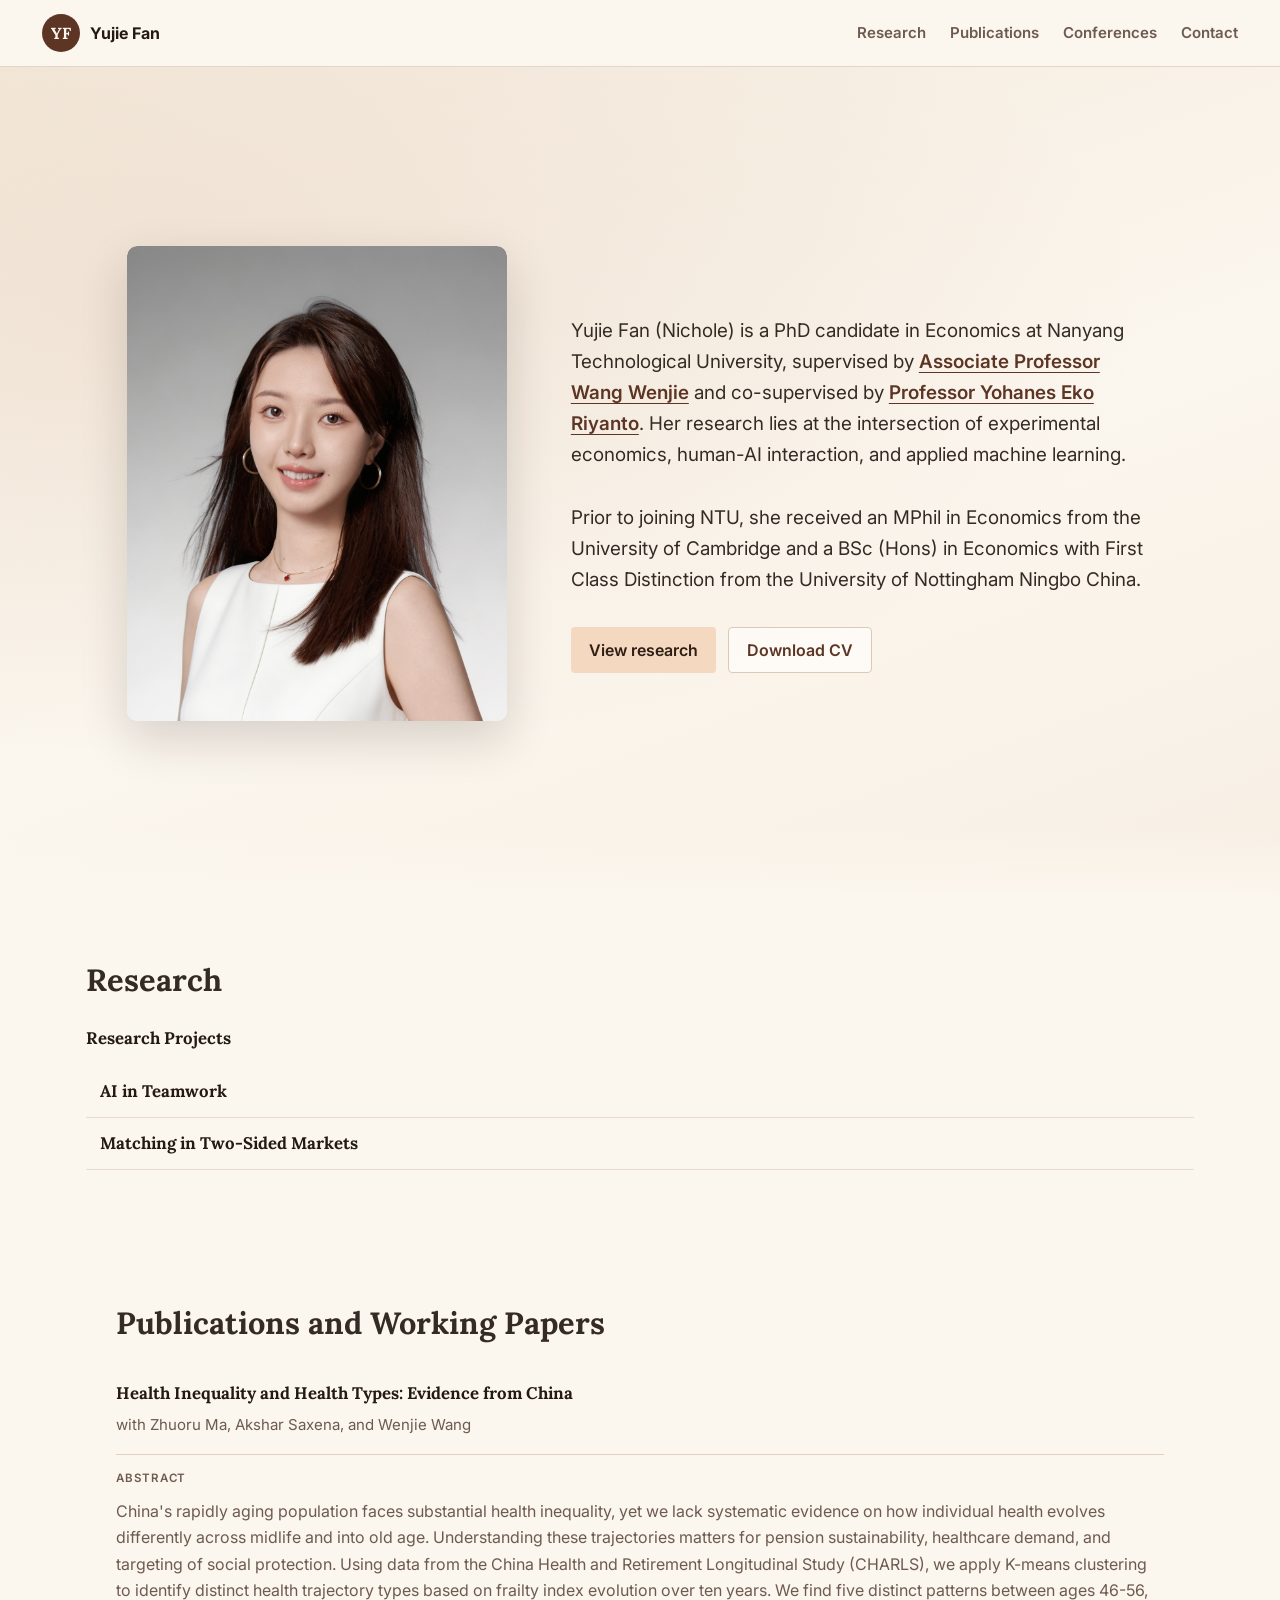
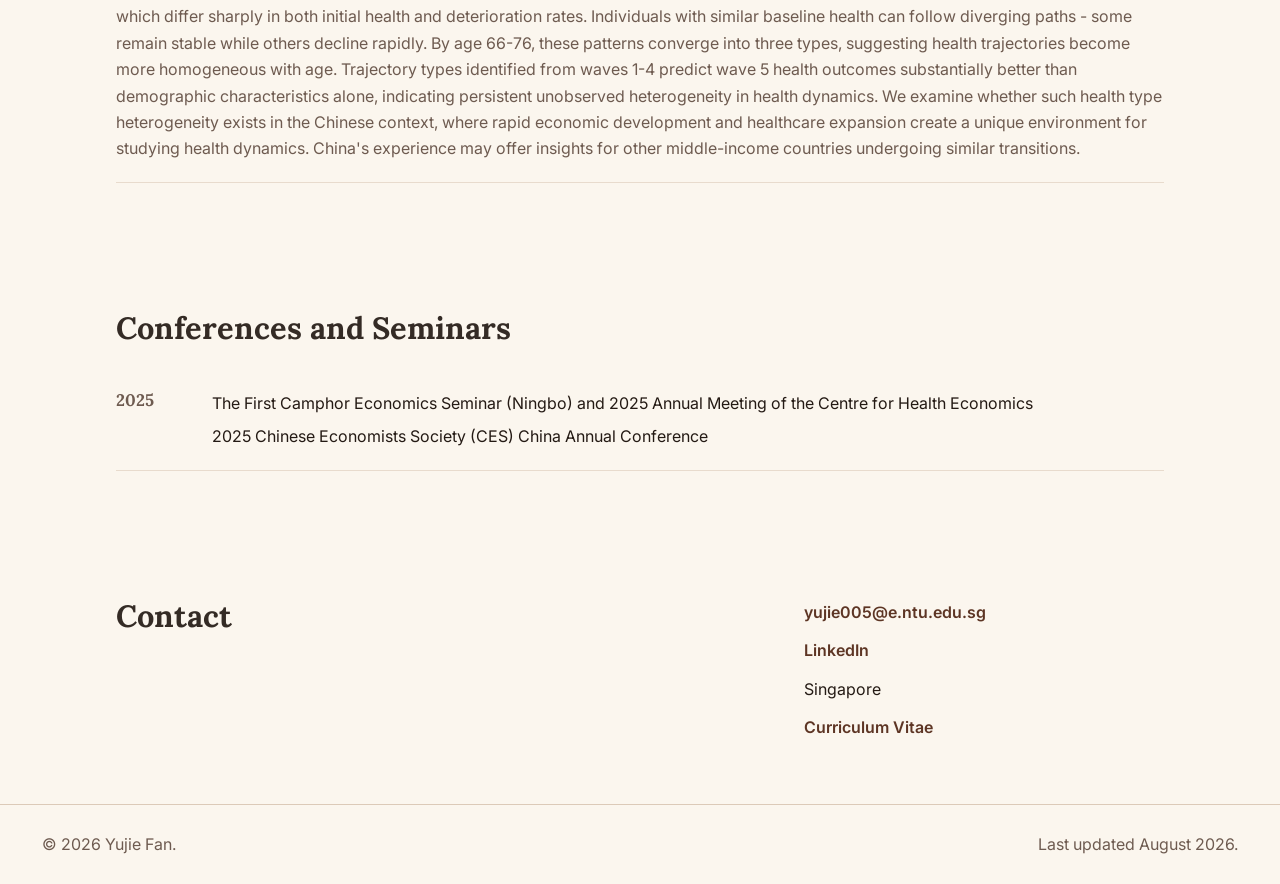
==== index.html @ 676599fc "Adopt a plainer academic typographic scale" ====
<!doctype html>
<html lang="en">
  <head>
    <meta charset="utf-8">
    <meta name="viewport" content="width=device-width, initial-scale=1">
    <meta name="description" content="Yujie Fan (Nichole), PhD candidate in Economics at Nanyang Technological University.">
    <meta property="og:title" content="Yujie Fan | Economics PhD Candidate">
    <meta property="og:description" content="Yujie Fan (Nichole), PhD candidate in Economics at Nanyang Technological University. Research in experimental economics, machine learning applications, and human-AI interaction.">
    <meta property="og:type" content="website">
    <meta property="og:url" content="https://yujie1210.github.io/academic-website/">
    <meta property="og:image" content="https://yujie1210.github.io/academic-website/assets/yujie-fan-portrait.jpg">
    <meta name="twitter:card" content="summary_large_image">
    <title>Yujie Fan | Economics PhD Candidate</title>
    <link rel="icon" href="data:image/svg+xml,<svg xmlns='http://www.w3.org/2000/svg' viewBox='0 0 32 32'><rect width='32' height='32' rx='6' fill='%231d3557'/><text x='16' y='22' font-family='Georgia,serif' font-size='15' font-weight='700' fill='%23fff' text-anchor='middle'>YF</text></svg>">
    <link rel="preconnect" href="https://fonts.googleapis.com">
    <link rel="preconnect" href="https://fonts.gstatic.com" crossorigin>
    <link href="https://fonts.googleapis.com/css2?family=Inter:wght@400;500;600;700&family=Lora:wght@500;600;700&display=swap" rel="stylesheet">
    <link rel="stylesheet" href="styles.css?v=20260823m">
  </head>
  <body>
    <header class="site-header" aria-label="Site header">
      <a class="brand" href="#home" aria-label="Yujie Fan home">
        <span class="brand-mark">YF</span>
        <span>Yujie Fan</span>
      </a>
      <button class="nav-toggle" type="button" aria-label="Open navigation" aria-expanded="false">
        <span></span>
        <span></span>
        <span></span>
      </button>
      <nav class="site-nav" aria-label="Primary navigation">
        <a href="#research">Research</a>
        <a href="#publications">Publications</a>
        <a href="#conferences">Conferences</a>
        <a href="#contact">Contact</a>
      </nav>
    </header>

    <noscript>
      <p style="padding:1rem;text-align:center;background:#fff4e5;color:#5c3d00;">
        This site loads its research, publications, and teaching details with JavaScript.
        Please enable JavaScript, or <a href="assets/Yujie-Fan-CV.pdf">download the CV</a> instead.
      </p>
    </noscript>

    <main>
      <section id="home" class="hero">
        <div class="hero-media" aria-hidden="true"></div>
        <div class="hero-inner">
          <div class="hero-content">
            <h1 class="sr-only" data-field="person.name">Yujie Fan (Nichole)</h1>
            <p class="intro" data-rich-field="person.bioHtml">Yujie Fan (Nichole) is a PhD candidate in Economics at Nanyang Technological University, supervised by <a href="https://sites.google.com/site/wenjiemetrics/home" target="_blank" rel="noopener">Associate Professor Wang Wenjie</a> and co-supervised by <a href="https://eko-ntu.github.io/" target="_blank" rel="noopener">Professor Yohanes Eko Riyanto</a>. Her research lies at the intersection of experimental economics, human-AI interaction, and applied machine learning.<br><br>Prior to joining NTU, she received an MPhil in Economics from the University of Cambridge and a BSc (Hons) in Economics with First Class Distinction from the University of Nottingham Ningbo China.</p>
            
            <div class="hero-actions">
              <a class="button primary" href="#research">View research</a>
              <a class="button secondary" data-field-href="person.cv" href="assets/Yujie-Fan-CV.pdf">Download CV</a>
            </div>
          </div>
          <figure class="hero-portrait">
            <img src="assets/yujie-fan-portrait.jpg" alt="Portrait of Yujie Fan">
          </figure>
        </div>
      </section>

      <section class="section research-section" id="research">
        <div class="section-heading">
          <h2>Research</h2>
        </div>
        <div class="research-panel emphasized">
          <h3>Research Projects</h3>
          <div class="project-list" data-list="projects"></div>
        </div>
      </section>

      <section class="section" id="publications">
        <div class="section-heading">
          <h2>Publications and Working Papers</h2>
        </div>
        <div class="publication-list" data-list="publications"></div>
      </section>

      <section class="section" id="conferences">
        <div class="section-heading">
          <h2>Conferences and Seminars</h2>
        </div>
        <div class="conference-list" data-list="conferences"></div>
      </section>

      <section class="section contact" id="contact">
        <div>
          <h2>Contact</h2>
        </div>
        <div class="contact-card">
          <a data-field-href="person.emailHref" data-field="person.email"></a>
          <a data-field-href="person.linkedinHref" data-field="person.linkedin"></a>
          <span data-field="person.location"></span>
          <a data-field-href="person.cv" href="assets/Yujie-Fan-CV.pdf">Curriculum Vitae</a>
        </div>
      </section>
    </main>

    <footer class="site-footer">
      <span>© <span id="year">2026</span> Yujie Fan.</span>
      <span>Last updated August 2026.</span>
    </footer>

    <script src="script.js?v=20260823m"></script>
  </body>
</html>
---- styles.css ----
:root {
  --ink: #241a14;
  --muted: #6e5b50;
  --paper: #fbf6ee;
  --cream: #f4eadc;
  --line: #dccab8;
  --coffee: #5d3524;
  --copper: #a7623a;
  --sage: #5e6b58;
  --charcoal: #342b25;
  --white: #fffdf8;
  --shadow: 0 18px 50px rgba(57, 38, 24, 0.14);
  --max: 1120px;
}

* {
  box-sizing: border-box;
}

html {
  scroll-behavior: smooth;
}

body {
  margin: 0;
  background: var(--paper);
  color: var(--ink);
  font-family: Inter, system-ui, -apple-system, BlinkMacSystemFont, "Segoe UI", sans-serif;
  line-height: 1.65;
}

a {
  color: inherit;
  text-decoration: none;
}

.site-header {
  align-items: center;
  background: rgba(251, 246, 238, 0.92);
  border-bottom: 1px solid rgba(220, 202, 184, 0.72);
  display: flex;
  justify-content: space-between;
  left: 0;
  padding: 14px clamp(18px, 4vw, 42px);
  position: sticky;
  right: 0;
  top: 0;
  backdrop-filter: blur(16px);
  z-index: 20;
}

.brand {
  align-items: center;
  display: inline-flex;
  font-weight: 700;
  gap: 10px;
  letter-spacing: 0;
}

.brand-mark {
  align-items: center;
  background: var(--coffee);
  border-radius: 50%;
  color: var(--paper);
  display: inline-flex;
  font-family: Lora, Georgia, serif;
  height: 38px;
  justify-content: center;
  width: 38px;
}

.site-nav {
  align-items: center;
  display: flex;
  gap: 24px;
  font-size: 0.94rem;
  font-weight: 600;
  color: var(--muted);
}

.site-nav a:hover {
  color: var(--coffee);
}

.nav-toggle {
  background: transparent;
  border: 0;
  display: none;
  height: 40px;
  padding: 8px;
  width: 40px;
}

.nav-toggle span {
  background: var(--coffee);
  display: block;
  height: 2px;
  margin: 5px 0;
}

.hero {
  min-height: calc(100vh - 68px);
  position: relative;
  display: grid;
  align-items: center;
  overflow: hidden;
  isolation: isolate;
}

.hero-media {
  background:
    radial-gradient(120% 90% at 18% 30%, rgba(167, 98, 58, 0.09), rgba(167, 98, 58, 0) 60%),
    linear-gradient(160deg, var(--cream) 0%, var(--paper) 55%, #f7efe4 100%);
  inset: 0;
  position: absolute;
  z-index: -2;
}

.hero::after {
  background: linear-gradient(0deg, var(--paper), rgba(251, 246, 238, 0));
  bottom: 0;
  content: "";
  height: 8vh;
  left: 0;
  position: absolute;
  right: 0;
  z-index: -1;
}

.hero-inner {
  align-items: center;
  display: grid;
  gap: clamp(30px, 5vw, 64px);
  grid-template-columns: minmax(260px, 380px) minmax(0, 1fr);
  margin: 0 auto;
  max-width: 1180px;
  padding: clamp(60px, 9vh, 110px) clamp(22px, 6vw, 90px) clamp(60px, 9vh, 110px);
  width: 100%;
}

.hero-content {
  color: var(--ink);
  grid-column: 2;
  grid-row: 1;
  max-width: 820px;
}

.hero-portrait {
  border-radius: 10px;
  box-shadow: 0 18px 48px rgba(28, 18, 12, 0.16);
  grid-column: 1;
  grid-row: 1;
  justify-self: start;
  margin: 0;
  overflow: hidden;
  width: min(100%, 380px);
}

.hero-portrait img {
  aspect-ratio: 4 / 5;
  border-radius: 10px;
  display: block;
  height: auto;
  object-fit: cover;
  object-position: center 18%;
  width: 100%;
}

.eyebrow {
  color: var(--copper);
  font-size: 0.78rem;
  font-weight: 700;
  letter-spacing: 0.06em;
  margin: 0 0 12px;
  text-transform: uppercase;
}

.hero .eyebrow {
  color: var(--copper);
}

h1,
h2,
h3 {
  font-family: Lora, Georgia, serif;
  letter-spacing: 0;
  line-height: 1.12;
  margin: 0;
}

h1 {
  font-size: clamp(2.4rem, 4.5vw, 3.8rem);
  max-width: 780px;
}

h2 {
  color: var(--charcoal);
  font-size: clamp(1.6rem, 2.4vw, 2.1rem);
  max-width: 820px;
}

h3 {
  color: var(--ink);
  font-size: 1.05rem;
}

.intro {
  color: var(--charcoal);
  font-size: 1.18rem;
  max-width: 690px;
  margin: 22px 0 0;
}

.intro a {
  color: var(--coffee);
  font-weight: 600;
  text-decoration: underline;
  text-decoration-thickness: 1px;
  text-underline-offset: 4px;
}

.hero-actions {
  display: flex;
  flex-wrap: wrap;
  gap: 12px;
  margin-top: 32px;
}

.button {
  align-items: center;
  border-radius: 4px;
  display: inline-flex;
  font-weight: 600;
  min-height: 46px;
  padding: 0 18px;
}

.button.primary {
  background: #f4d8bf;
  color: #2f1e15;
}

.button.secondary {
  background: rgba(255, 253, 248, 0.75);
  border: 1px solid var(--line);
  color: var(--coffee);
}

.section {
  margin: 0 auto;
  max-width: var(--max);
  padding: 64px clamp(20px, 4vw, 36px);
}

.section-heading {
  margin-bottom: 24px;
}

code {
  background: #eadccc;
  border-radius: 4px;
  color: #553220;
  padding: 2px 5px;
}

.interest-card,
.project-card,
.publication-card,
.entry,
.contact-card {
  background: transparent;
  border: 0;
  border-bottom: 1px solid rgba(220, 202, 184, 0.6);
  border-radius: 0;
  box-shadow: none;
}

.interest-card p,
.project-card p,
.publication-card p,
.entry p {
  color: var(--muted);
  margin: 10px 0 0;
}

.abstract-details {
  border-top: 1px solid rgba(220, 202, 184, 0.78);
  margin-top: 16px;
  padding-top: 14px;
}

.abstract-details > span {
  color: var(--muted);
  display: block;
  font-size: 0.72rem;
  font-weight: 600;
  letter-spacing: 0.08em;
  text-transform: uppercase;
}

.abstract-details p {
  max-width: none;
}

.research-section {
  max-width: 1180px;
}

.research-panel {
  padding: 8px 0;
}

.research-panel.emphasized {
  padding-left: 0;
}

.research-panel > h3 {
  margin-bottom: 18px;
}

.project-list,
.publication-list,
.stack,
.research-grid,
.education-grid,
.activity-grid {
  display: grid;
  gap: 16px;
}

.project-list {
  gap: 0;
}

.project-card,
.publication-card,
.entry {
  padding: 20px 0;
}

.project-card {
  display: grid;
  gap: 6px 14px;
  grid-template-columns: auto 1fr;
  padding: 16px 0;
}

.project-card h3 {
  grid-column: 2;
}

.project-card .meta {
  grid-column: 2;
}

.project-index {
  color: var(--copper);
  font-family: Lora, Georgia, serif;
  font-size: 1.25rem;
  font-weight: 700;
  grid-column: 1;
  grid-row: 1 / span 3;
  line-height: 1.1;
}

.project-card .meta {
  margin-top: 2px;
}

.project-abstract {
  border-top: 1px solid rgba(220, 202, 184, 0.78);
  grid-column: 2;
  margin-top: 10px;
  padding-top: 12px;
}

.project-abstract > span {
  color: var(--muted);
  display: block;
  font-size: 0.78rem;
  font-weight: 600;
  margin-bottom: 8px;
  text-transform: uppercase;
}

.project-abstract p {
  color: var(--muted);
  line-height: 1.72;
  margin: 0;
}

.research-grid .entry .meta {
  grid-column: 1;
  grid-row: 1 / span 2;
  margin-top: 0;
}

.meta {
  color: var(--muted);
  display: block;
  font-size: 0.9rem;
  font-weight: 400;
  margin-top: 10px;
}


.conference-list {
  display: grid;
  gap: 0;
}

.conference-row {
  align-items: center;
  background: transparent;
  border: 0;
  border-bottom: 1px solid rgba(220, 202, 184, 0.6);
  padding: 16px 0;
}

.contact {
  align-items: start;
  display: grid;
  gap: 34px;
  grid-template-columns: 1fr minmax(280px, 360px);
}

.contact-card {
  border-bottom: 0;
  display: grid;
  gap: 12px;
  padding: 0;
}

.contact-card a {
  color: var(--coffee);
  font-weight: 600;
  overflow-wrap: anywhere;
}

.site-footer {
  border-top: 1px solid var(--line);
  color: var(--muted);
  display: flex;
  flex-wrap: wrap;
  gap: 12px;
  justify-content: space-between;
  padding: 26px clamp(20px, 4vw, 42px);
}

@media (max-width: 820px) {
  .nav-toggle {
    display: block;
  }

  .site-nav {
    background: var(--paper);
    border-bottom: 1px solid var(--line);
    display: none;
    flex-direction: column;
    left: 0;
    padding: 18px 24px 24px;
    position: absolute;
    right: 0;
    top: 67px;
  }

  .site-nav.open {
    display: flex;
  }

  .hero {
    min-height: 760px;
  }

  .hero-inner {
    align-items: start;
    grid-template-columns: 1fr;
    padding-left: 22px;
    padding-right: 22px;
  }

  .hero-content,
  .hero-portrait {
    grid-column: 1;
    grid-row: auto;
  }

  .hero-portrait {
    justify-self: start;
    max-width: 240px;
    order: -1;
  }


  .interest-grid,
  .interest-list,
  .research-grid,
  .education-grid,
  .activity-grid,
  .research-layout,
  .research-experience-block,
  .split,
  .two-column,
  .contact {
    grid-template-columns: 1fr;
  }

  .research-grid .entry h3,
  .research-grid .entry p,
  .research-grid .entry .meta {
    grid-column: 1;
  }

  .research-grid .entry .meta {
    grid-row: auto;
  }

  .research-panel.emphasized {
    border-left: 0;
    border-top: 1px solid var(--line);
    padding-left: 0;
    padding-top: 24px;
  }

  .project-list {
    grid-template-columns: 1fr;
  }

  .project-card {
    grid-template-columns: auto 1fr;
  }

  .project-card h3,
  .project-card .meta,
  .project-abstract {
    grid-column: 2;
    grid-row: auto;
  }

  .project-index {
    grid-row: 1 / span 3;
  }

  .conference-row {
    align-items: start;
    grid-template-columns: 1fr;
  }
}

@media (max-width: 520px) {
  .hero-inner {
    padding-left: 20px;
    padding-right: 20px;
  }

  .hero-actions {
    align-items: stretch;
    flex-direction: column;
  }

  .button {
    justify-content: center;
    width: 100%;
  }
}


/* Visually hidden but still read by search engines and screen readers.
   The name is displayed as part of the intro paragraph instead. */
.sr-only {
  position: absolute;
  width: 1px;
  height: 1px;
  padding: 0;
  margin: -1px;
  overflow: hidden;
  clip: rect(0, 0, 0, 0);
  white-space: nowrap;
  border: 0;
}

.conference-year {
  border-bottom: 1px solid rgba(220, 202, 184, 0.6);
  display: grid;
  gap: 4px 24px;
  grid-template-columns: 72px minmax(0, 1fr);
  padding: 18px 0;
}

.conference-year .year {
  color: var(--muted);
  font-family: Lora, Georgia, serif;
  font-size: 1.05rem;
  font-weight: 700;
}

.conference-year ul {
  list-style: none;
  margin: 0;
  padding: 0;
}

.conference-year li {
  padding: 3px 0;
}

.coauthors {
  color: var(--muted);
  font-size: 0.94rem;
  margin: 4px 0 0;
}
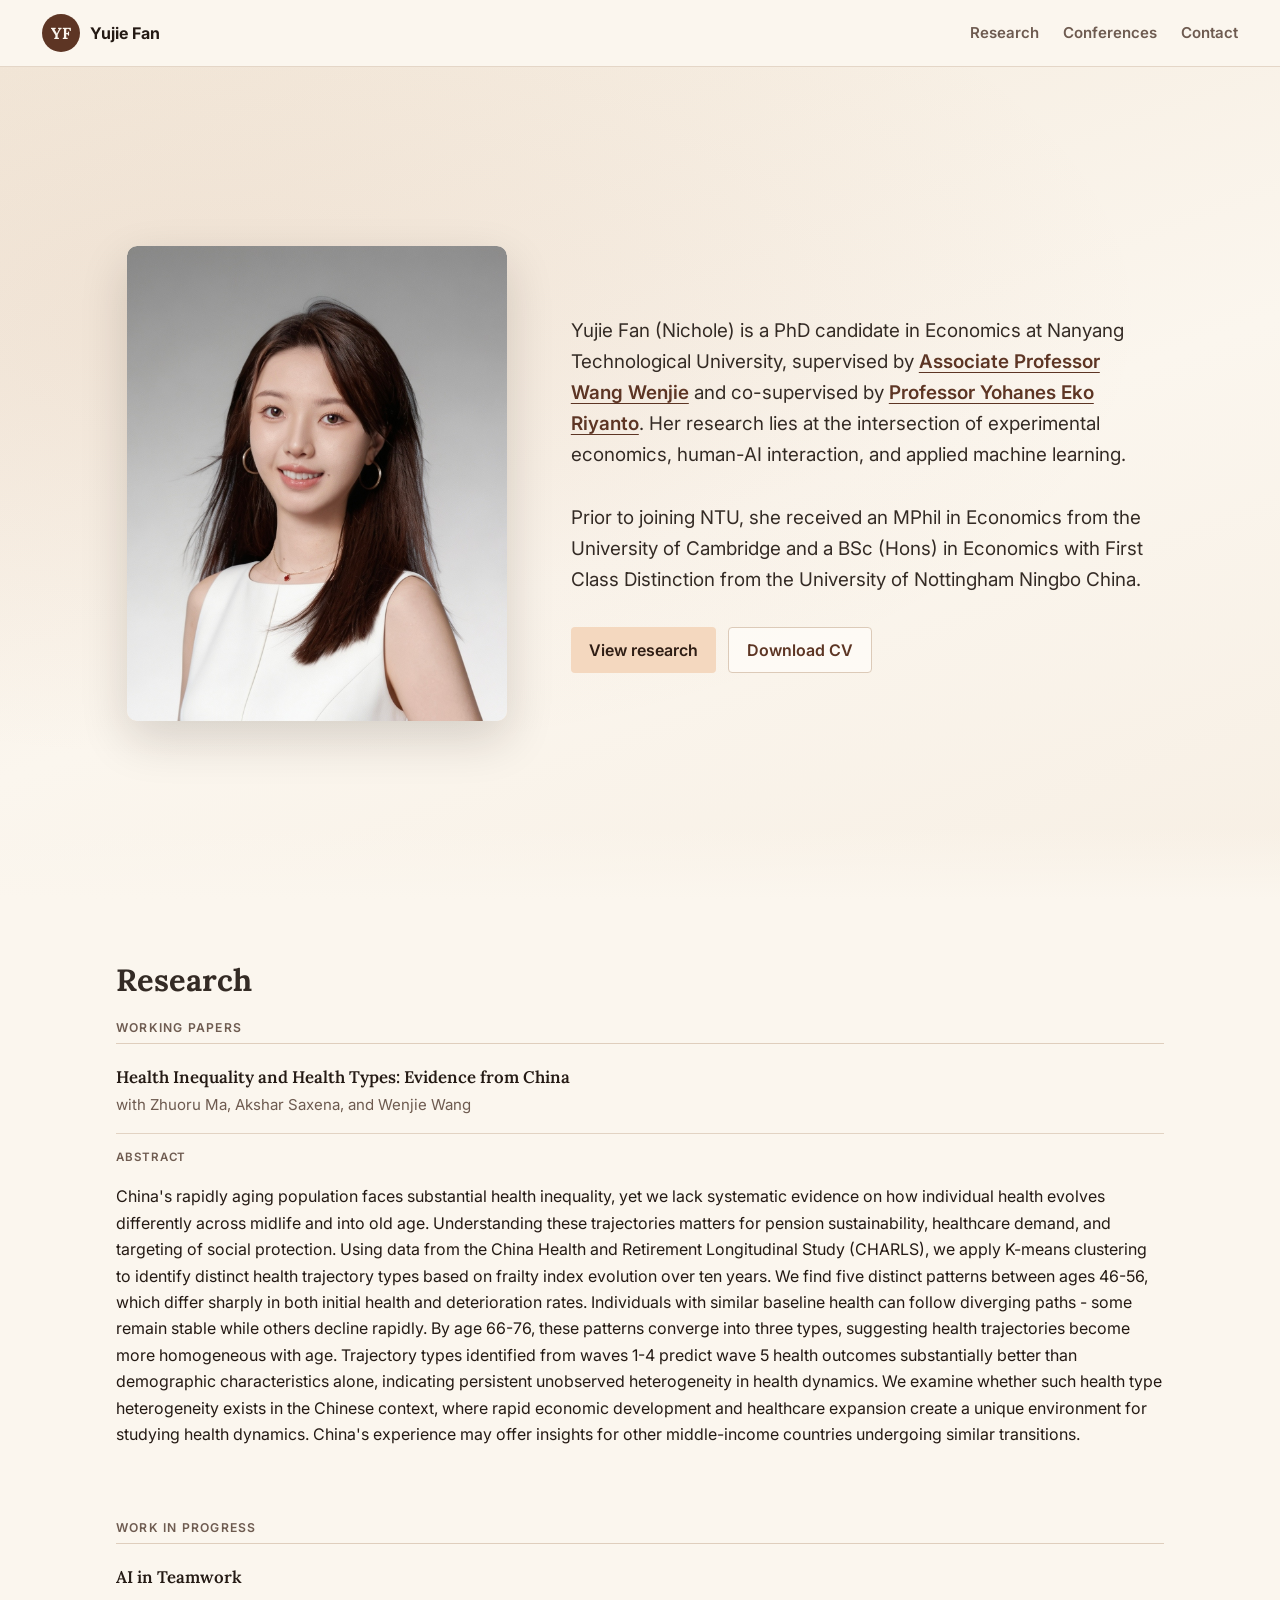
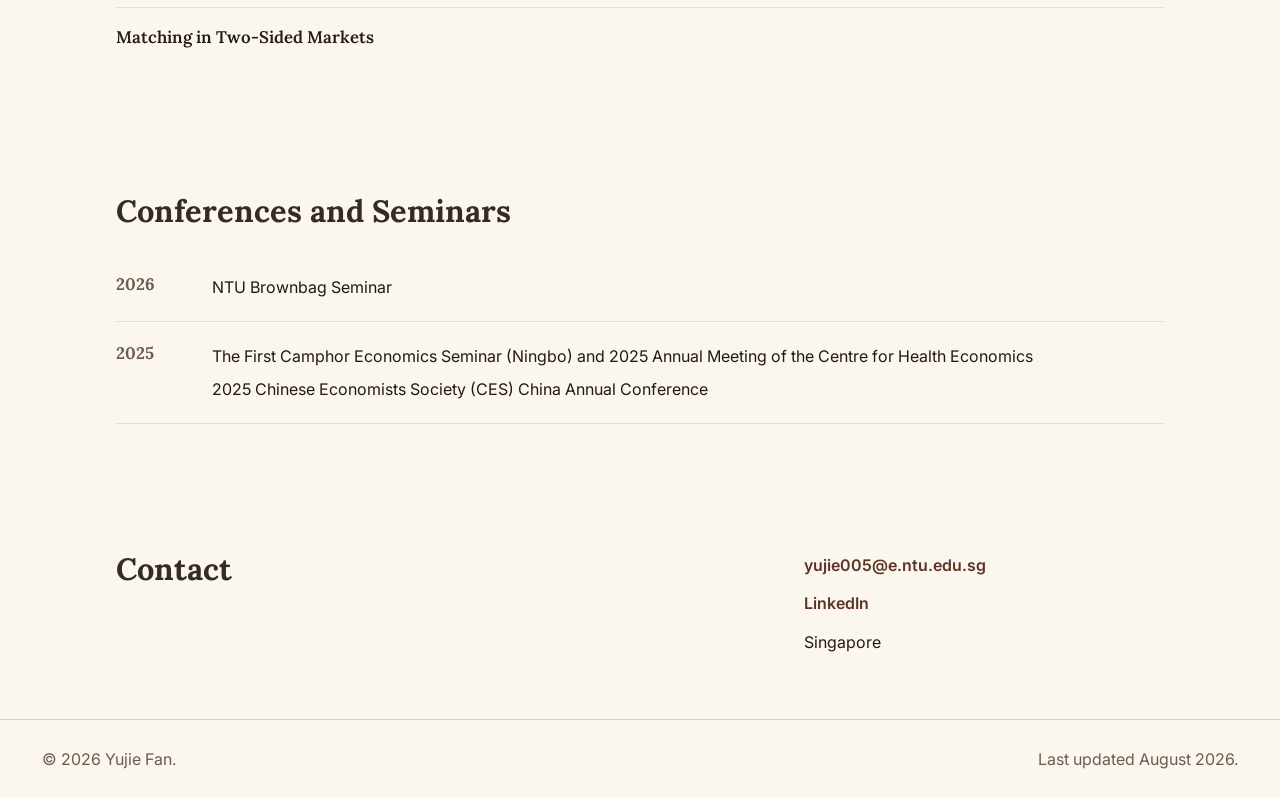
==== commit 18ac395f: "Merge publications and projects into one research section" ====
--- a/index.html
+++ b/index.html
@@ -15,7 +15,7 @@
     <link rel="preconnect" href="https://fonts.googleapis.com">
     <link rel="preconnect" href="https://fonts.gstatic.com" crossorigin>
     <link href="https://fonts.googleapis.com/css2?family=Inter:wght@400;500;600;700&family=Lora:wght@500;600;700&display=swap" rel="stylesheet">
-    <link rel="stylesheet" href="styles.css?v=20260823m">
+    <link rel="stylesheet" href="styles.css?v=20260823o">
   </head>
   <body>
     <header class="site-header" aria-label="Site header">
@@ -30,7 +30,6 @@
       </button>
       <nav class="site-nav" aria-label="Primary navigation">
         <a href="#research">Research</a>
-        <a href="#publications">Publications</a>
         <a href="#conferences">Conferences</a>
         <a href="#contact">Contact</a>
       </nav>
@@ -61,22 +60,11 @@
           </figure>
         </div>
       </section>
-
-      <section class="section research-section" id="research">
+      <section class="section" id="research">
         <div class="section-heading">
           <h2>Research</h2>
         </div>
-        <div class="research-panel emphasized">
-          <h3>Research Projects</h3>
-          <div class="project-list" data-list="projects"></div>
-        </div>
-      </section>
-
-      <section class="section" id="publications">
-        <div class="section-heading">
-          <h2>Publications and Working Papers</h2>
-        </div>
-        <div class="publication-list" data-list="publications"></div>
+        <div data-list="research"></div>
       </section>
 
       <section class="section" id="conferences">
@@ -94,7 +82,6 @@
           <a data-field-href="person.emailHref" data-field="person.email"></a>
           <a data-field-href="person.linkedinHref" data-field="person.linkedin"></a>
           <span data-field="person.location"></span>
-          <a data-field-href="person.cv" href="assets/Yujie-Fan-CV.pdf">Curriculum Vitae</a>
         </div>
       </section>
     </main>
@@ -104,6 +91,6 @@
       <span>Last updated August 2026.</span>
     </footer>
 
-    <script src="script.js?v=20260823m"></script>
+    <script src="script.js?v=20260823o"></script>
   </body>
 </html>
--- a/styles.css
+++ b/styles.css
@@ -609,3 +609,37 @@
   font-size: 0.94rem;
   margin: 4px 0 0;
 }
+
+.research-group + .research-group {
+  margin-top: 40px;
+}
+
+.group-label {
+  border-bottom: 1px solid rgba(220, 202, 184, 0.9);
+  color: var(--muted);
+  font-family: Inter, system-ui, sans-serif;
+  font-size: 0.76rem;
+  font-weight: 600;
+  letter-spacing: 0.1em;
+  margin: 0 0 4px;
+  padding-bottom: 8px;
+  text-transform: uppercase;
+}
+
+.paper {
+  border-bottom: 1px solid rgba(220, 202, 184, 0.5);
+  padding: 18px 0;
+}
+
+.paper:last-child {
+  border-bottom: 0;
+}
+
+.paper h4 {
+  color: var(--ink);
+  font-family: Lora, Georgia, serif;
+  font-size: 1.05rem;
+  font-weight: 600;
+  line-height: 1.35;
+  margin: 0;
+}
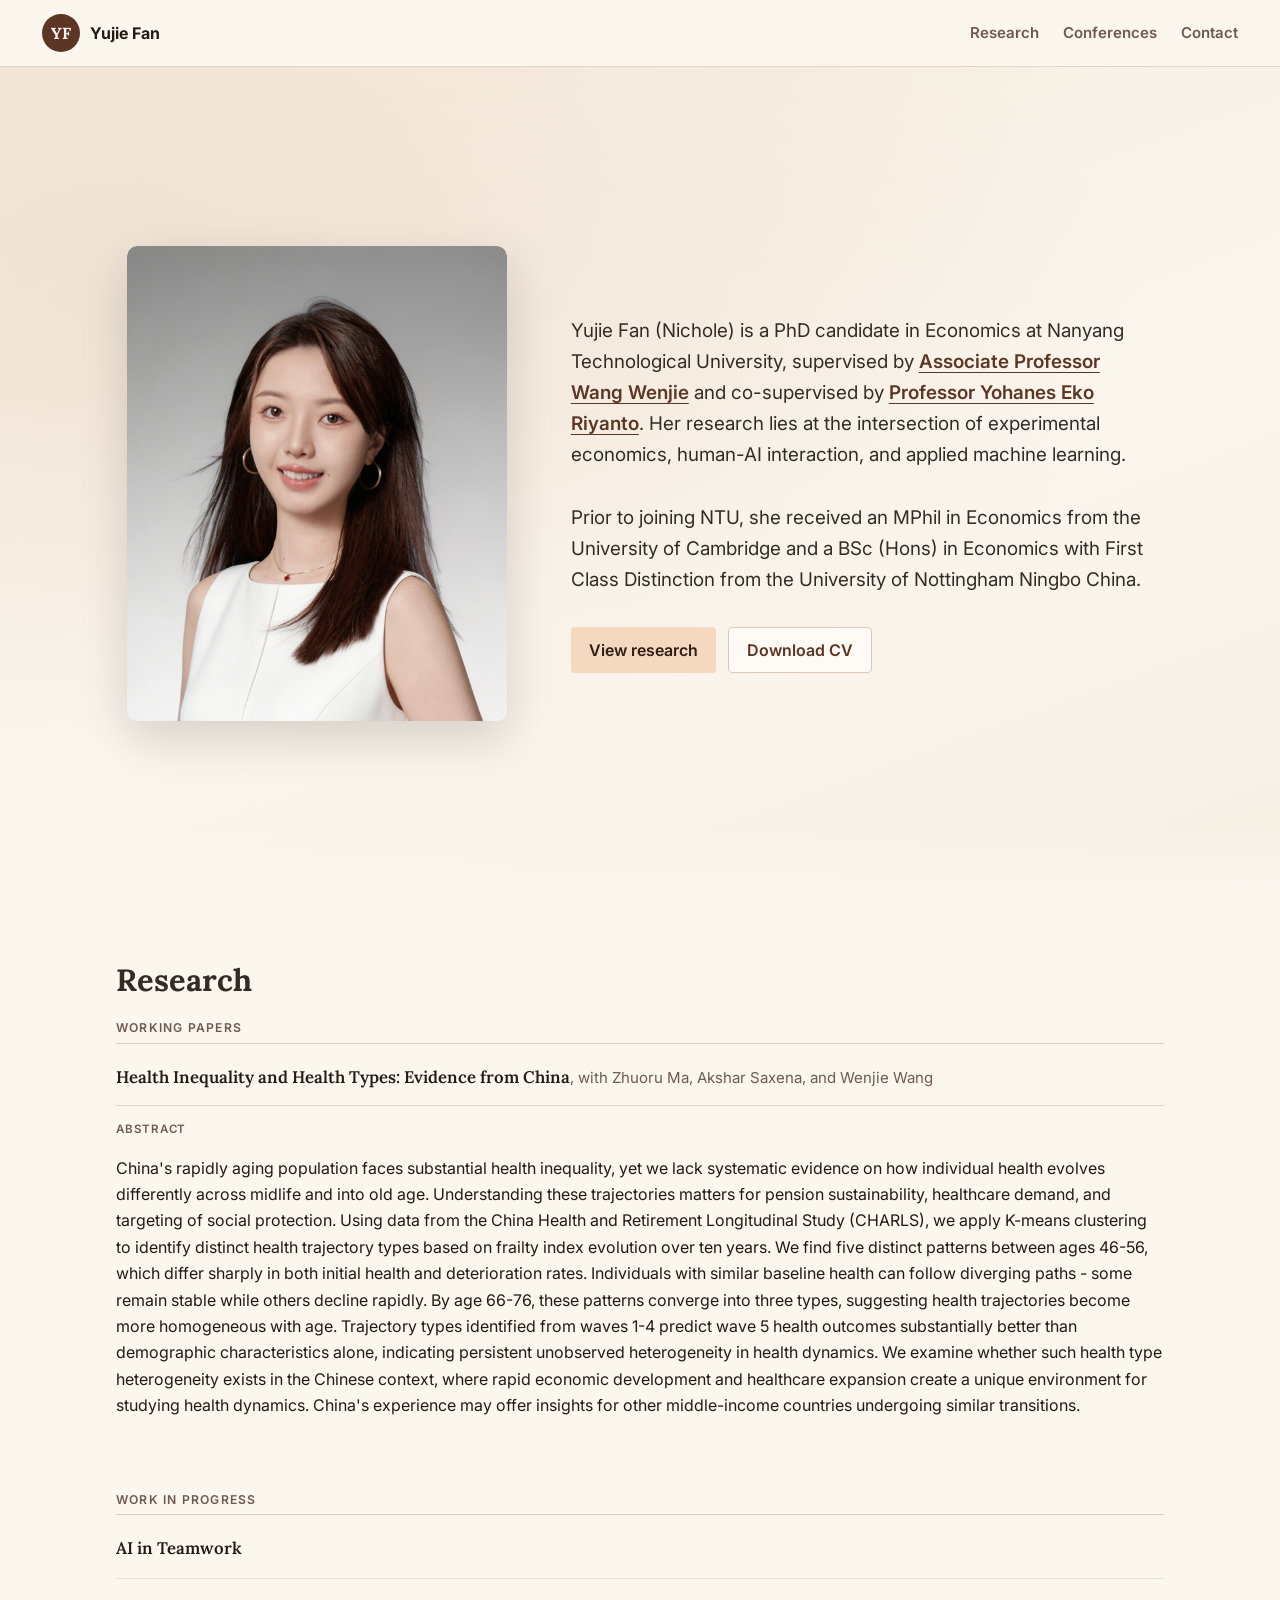
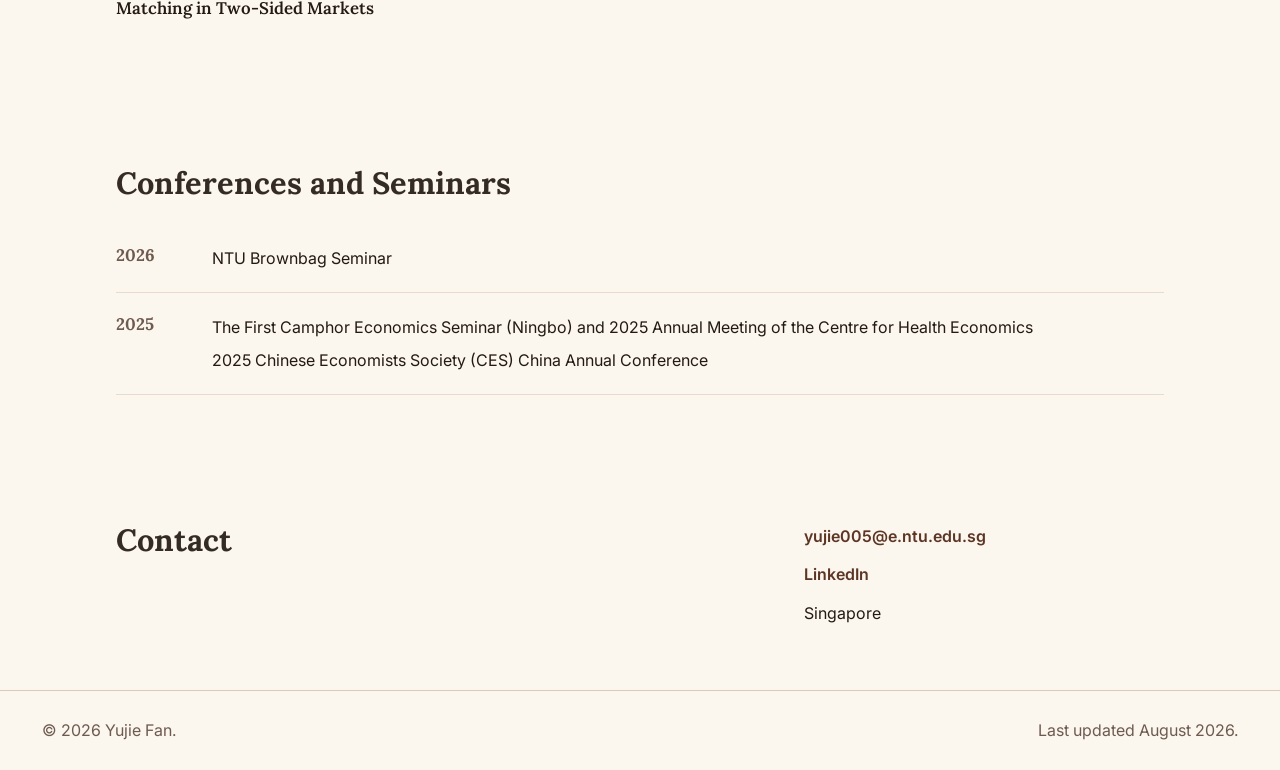
==== commit 9ed9e418: "Put coauthors on the title line" ====
--- a/index.html
+++ b/index.html
@@ -15,7 +15,7 @@
     <link rel="preconnect" href="https://fonts.googleapis.com">
     <link rel="preconnect" href="https://fonts.gstatic.com" crossorigin>
     <link href="https://fonts.googleapis.com/css2?family=Inter:wght@400;500;600;700&family=Lora:wght@500;600;700&display=swap" rel="stylesheet">
-    <link rel="stylesheet" href="styles.css?v=20260823o">
+    <link rel="stylesheet" href="styles.css?v=20260823p">
   </head>
   <body>
     <header class="site-header" aria-label="Site header">
@@ -91,6 +91,6 @@
       <span>Last updated August 2026.</span>
     </footer>
 
-    <script src="script.js?v=20260823o"></script>
+    <script src="script.js?v=20260823p"></script>
   </body>
 </html>
--- a/styles.css
+++ b/styles.css
@@ -606,8 +606,9 @@
 
 .coauthors {
   color: var(--muted);
+  font-family: Inter, system-ui, sans-serif;
   font-size: 0.94rem;
-  margin: 4px 0 0;
+  font-weight: 400;
 }
 
 .research-group + .research-group {
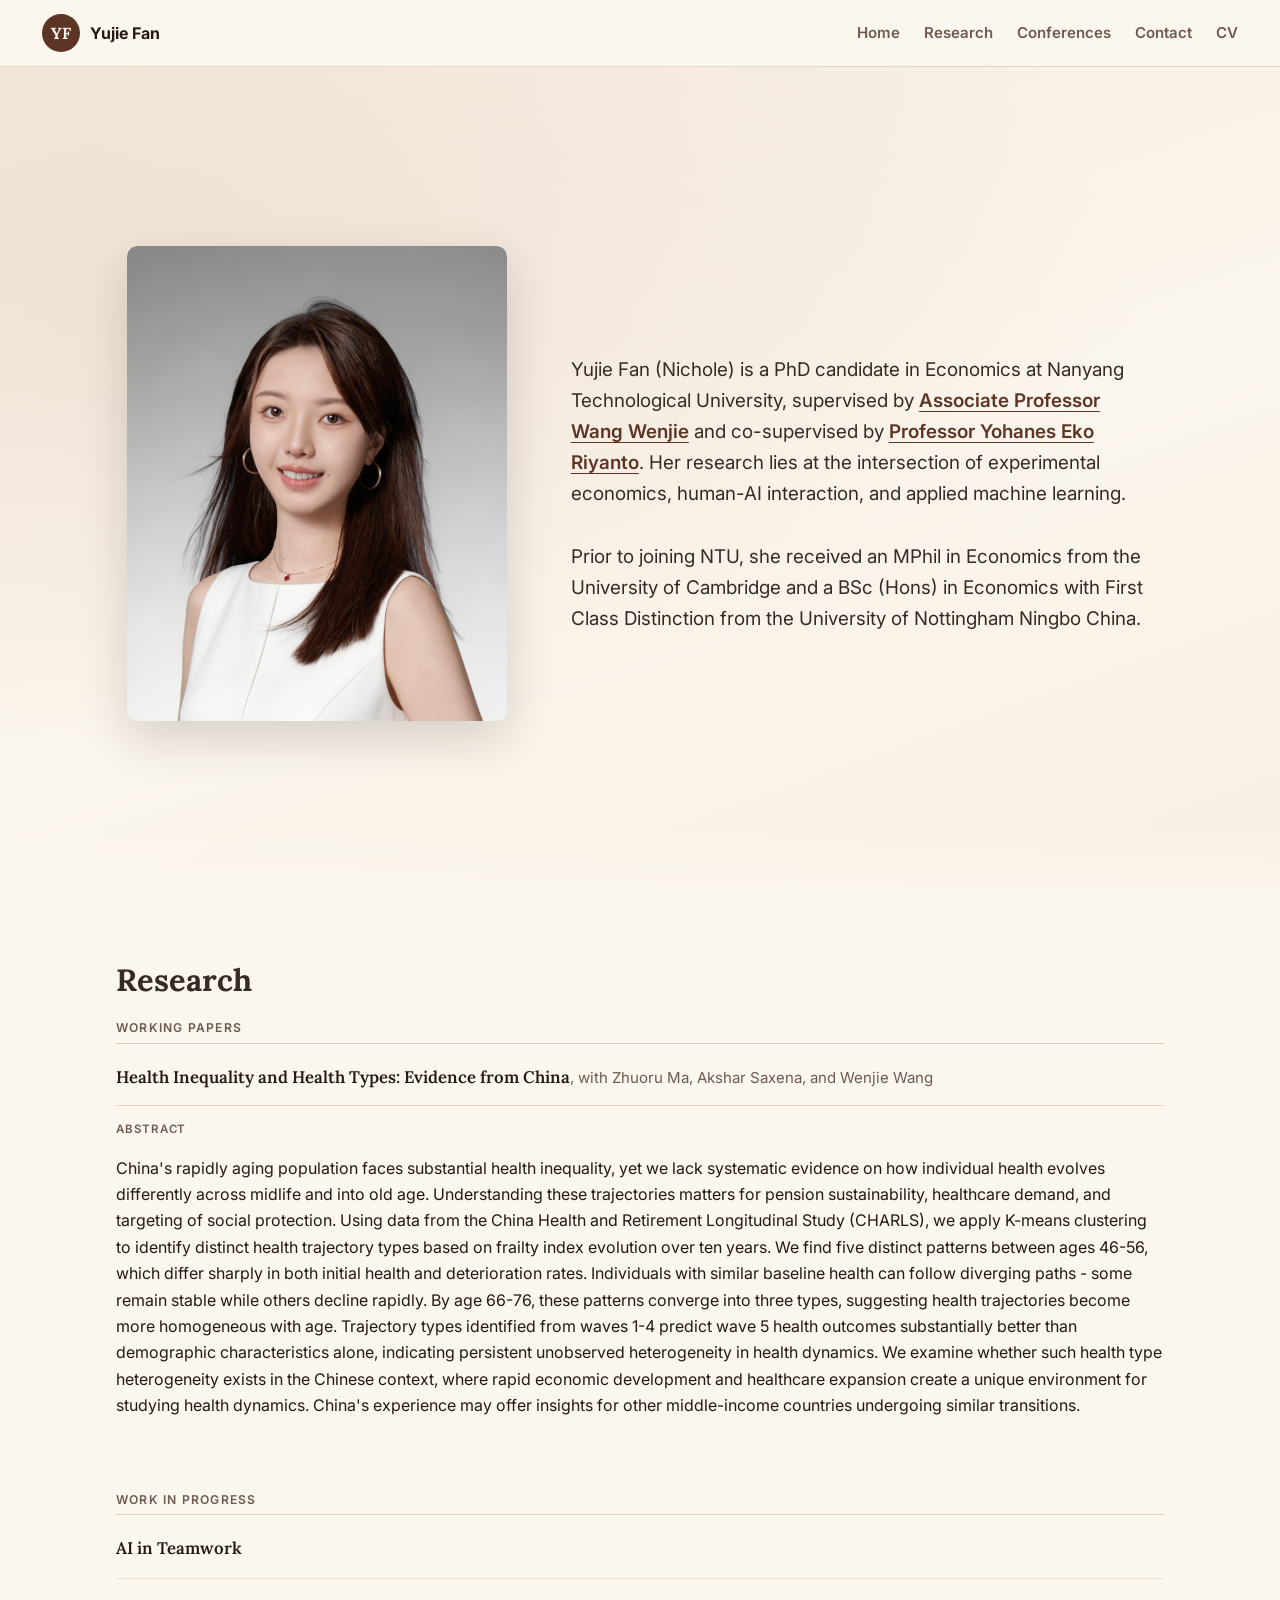
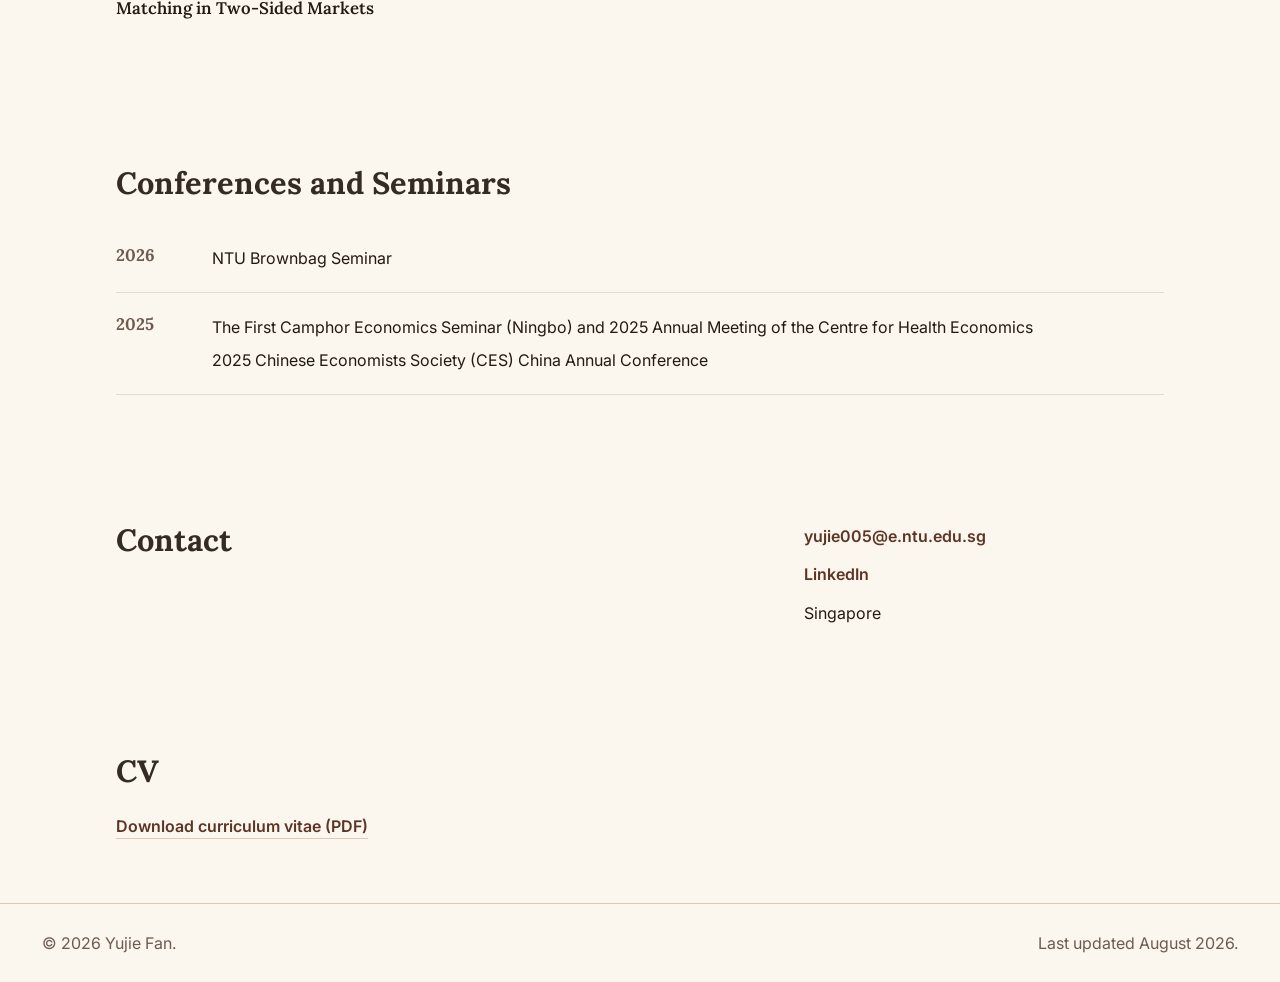
==== commit 943b7764: "Add a CV section and a Home nav item, drop hero buttons" ====
--- a/index.html
+++ b/index.html
@@ -15,7 +15,7 @@
     <link rel="preconnect" href="https://fonts.googleapis.com">
     <link rel="preconnect" href="https://fonts.gstatic.com" crossorigin>
     <link href="https://fonts.googleapis.com/css2?family=Inter:wght@400;500;600;700&family=Lora:wght@500;600;700&display=swap" rel="stylesheet">
-    <link rel="stylesheet" href="styles.css?v=20260823p">
+    <link rel="stylesheet" href="styles.css?v=20260823q">
   </head>
   <body>
     <header class="site-header" aria-label="Site header">
@@ -29,9 +29,11 @@
         <span></span>
       </button>
       <nav class="site-nav" aria-label="Primary navigation">
+        <a href="#home">Home</a>
         <a href="#research">Research</a>
         <a href="#conferences">Conferences</a>
         <a href="#contact">Contact</a>
+        <a href="#cv">CV</a>
       </nav>
     </header>
 
@@ -49,11 +51,6 @@
           <div class="hero-content">
             <h1 class="sr-only" data-field="person.name">Yujie Fan (Nichole)</h1>
             <p class="intro" data-rich-field="person.bioHtml">Yujie Fan (Nichole) is a PhD candidate in Economics at Nanyang Technological University, supervised by <a href="https://sites.google.com/site/wenjiemetrics/home" target="_blank" rel="noopener">Associate Professor Wang Wenjie</a> and co-supervised by <a href="https://eko-ntu.github.io/" target="_blank" rel="noopener">Professor Yohanes Eko Riyanto</a>. Her research lies at the intersection of experimental economics, human-AI interaction, and applied machine learning.<br><br>Prior to joining NTU, she received an MPhil in Economics from the University of Cambridge and a BSc (Hons) in Economics with First Class Distinction from the University of Nottingham Ningbo China.</p>
-            
-            <div class="hero-actions">
-              <a class="button primary" href="#research">View research</a>
-              <a class="button secondary" data-field-href="person.cv" href="assets/Yujie-Fan-CV.pdf">Download CV</a>
-            </div>
           </div>
           <figure class="hero-portrait">
             <img src="assets/yujie-fan-portrait.jpg" alt="Portrait of Yujie Fan">
@@ -84,6 +81,15 @@
           <span data-field="person.location"></span>
         </div>
       </section>
+
+      <section class="section" id="cv">
+        <div class="section-heading">
+          <h2>CV</h2>
+        </div>
+        <p class="cv-line">
+          <a class="cv-link" data-field-href="person.cv" href="assets/Yujie-Fan-CV.pdf">Download curriculum vitae (PDF)</a>
+        </p>
+      </section>
     </main>
 
     <footer class="site-footer">
@@ -91,6 +97,6 @@
       <span>Last updated August 2026.</span>
     </footer>
 
-    <script src="script.js?v=20260823p"></script>
+    <script src="script.js?v=20260823q"></script>
   </body>
 </html>
--- a/styles.css
+++ b/styles.css
@@ -219,12 +219,6 @@
   text-underline-offset: 4px;
 }
 
-.hero-actions {
-  display: flex;
-  flex-wrap: wrap;
-  gap: 12px;
-  margin-top: 32px;
-}
 
 .button {
   align-items: center;
@@ -553,10 +547,6 @@
     padding-right: 20px;
   }
 
-  .hero-actions {
-    align-items: stretch;
-    flex-direction: column;
-  }
 
   .button {
     justify-content: center;
@@ -644,3 +634,18 @@
   line-height: 1.35;
   margin: 0;
 }
+
+.cv-line {
+  margin: 0;
+}
+
+.cv-link {
+  border-bottom: 1px solid var(--line);
+  color: var(--coffee);
+  font-weight: 600;
+  padding-bottom: 2px;
+}
+
+.cv-link:hover {
+  border-bottom-color: var(--coffee);
+}
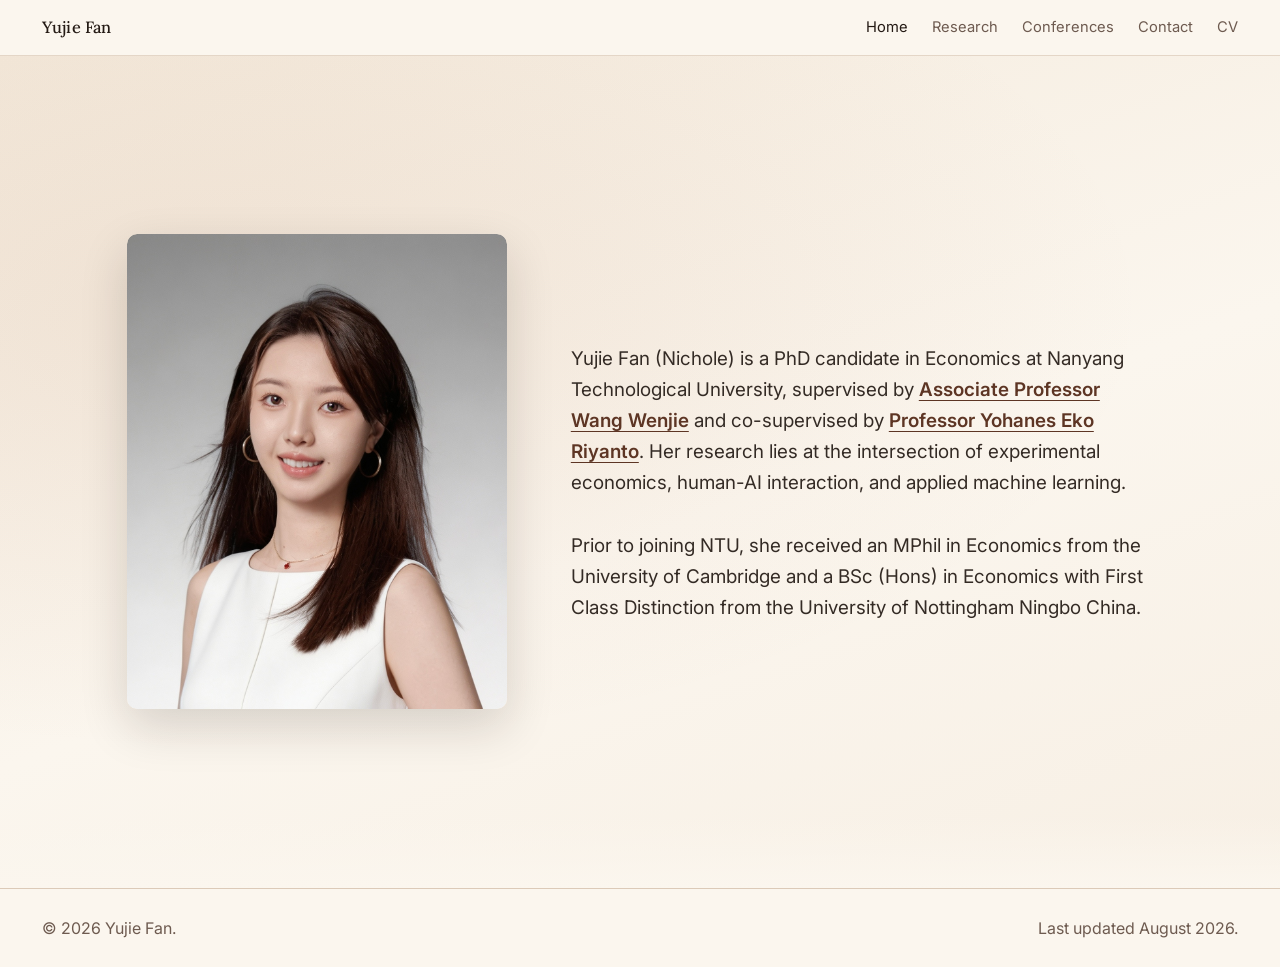
==== commit aa8fca33: "Make the abstract collapsible" ====
--- a/index.html
+++ b/index.html
@@ -3,43 +3,41 @@
   <head>
     <meta charset="utf-8">
     <meta name="viewport" content="width=device-width, initial-scale=1">
-    <meta name="description" content="Yujie Fan (Nichole), PhD candidate in Economics at Nanyang Technological University.">
+    <meta name="description" content="Yujie Fan (Nichole), PhD candidate in Economics at Nanyang Technological University. Research in experimental economics, human-AI interaction, and applied machine learning.">
     <meta property="og:title" content="Yujie Fan | Economics PhD Candidate">
-    <meta property="og:description" content="Yujie Fan (Nichole), PhD candidate in Economics at Nanyang Technological University. Research in experimental economics, machine learning applications, and human-AI interaction.">
+    <meta property="og:description" content="Yujie Fan (Nichole), PhD candidate in Economics at Nanyang Technological University. Research in experimental economics, human-AI interaction, and applied machine learning.">
     <meta property="og:type" content="website">
     <meta property="og:url" content="https://yujie1210.github.io/academic-website/">
     <meta property="og:image" content="https://yujie1210.github.io/academic-website/assets/yujie-fan-portrait.jpg">
     <meta name="twitter:card" content="summary_large_image">
+    <link rel="canonical" href="https://yujie1210.github.io/academic-website/">
     <title>Yujie Fan | Economics PhD Candidate</title>
     <link rel="icon" href="data:image/svg+xml,<svg xmlns='http://www.w3.org/2000/svg' viewBox='0 0 32 32'><rect width='32' height='32' rx='6' fill='%231d3557'/><text x='16' y='22' font-family='Georgia,serif' font-size='15' font-weight='700' fill='%23fff' text-anchor='middle'>YF</text></svg>">
     <link rel="preconnect" href="https://fonts.googleapis.com">
     <link rel="preconnect" href="https://fonts.gstatic.com" crossorigin>
     <link href="https://fonts.googleapis.com/css2?family=Inter:wght@400;500;600;700&family=Lora:wght@500;600;700&display=swap" rel="stylesheet">
-    <link rel="stylesheet" href="styles.css?v=20260823q">
+    <link rel="stylesheet" href="styles.css?v=20260823s">
   </head>
   <body>
     <header class="site-header" aria-label="Site header">
-      <a class="brand" href="#home" aria-label="Yujie Fan home">
-        <span class="brand-mark">YF</span>
-        <span>Yujie Fan</span>
-      </a>
+      <a class="brand" href="index.html" aria-label="Yujie Fan home">Yujie Fan</a>
       <button class="nav-toggle" type="button" aria-label="Open navigation" aria-expanded="false">
         <span></span>
         <span></span>
         <span></span>
       </button>
       <nav class="site-nav" aria-label="Primary navigation">
-        <a href="#home">Home</a>
-        <a href="#research">Research</a>
-        <a href="#conferences">Conferences</a>
-        <a href="#contact">Contact</a>
-        <a href="#cv">CV</a>
+        <a href="index.html" class="active">Home</a>
+        <a href="research.html">Research</a>
+        <a href="conferences.html">Conferences</a>
+        <a href="contact.html">Contact</a>
+        <a href="assets/Yujie-Fan-CV.pdf" target="_blank" rel="noopener">CV</a>
       </nav>
     </header>
 
     <noscript>
       <p style="padding:1rem;text-align:center;background:#fff4e5;color:#5c3d00;">
-        This site loads its research, publications, and teaching details with JavaScript.
+        This site loads its research and conference details with JavaScript.
         Please enable JavaScript, or <a href="assets/Yujie-Fan-CV.pdf">download the CV</a> instead.
       </p>
     </noscript>
@@ -57,46 +55,13 @@
           </figure>
         </div>
       </section>
-      <section class="section" id="research">
-        <div class="section-heading">
-          <h2>Research</h2>
-        </div>
-        <div data-list="research"></div>
-      </section>
-
-      <section class="section" id="conferences">
-        <div class="section-heading">
-          <h2>Conferences and Seminars</h2>
-        </div>
-        <div class="conference-list" data-list="conferences"></div>
-      </section>
-
-      <section class="section contact" id="contact">
-        <div>
-          <h2>Contact</h2>
-        </div>
-        <div class="contact-card">
-          <a data-field-href="person.emailHref" data-field="person.email"></a>
-          <a data-field-href="person.linkedinHref" data-field="person.linkedin"></a>
-          <span data-field="person.location"></span>
-        </div>
-      </section>
-
-      <section class="section" id="cv">
-        <div class="section-heading">
-          <h2>CV</h2>
-        </div>
-        <p class="cv-line">
-          <a class="cv-link" data-field-href="person.cv" href="assets/Yujie-Fan-CV.pdf">Download curriculum vitae (PDF)</a>
-        </p>
-      </section>
     </main>
 
     <footer class="site-footer">
-      <span>© <span id="year">2026</span> Yujie Fan.</span>
+      <span>&copy; <span id="year">2026</span> Yujie Fan.</span>
       <span>Last updated August 2026.</span>
     </footer>
 
-    <script src="script.js?v=20260823q"></script>
+    <script src="script.js?v=20260823s"></script>
   </body>
 </html>
--- a/styles.css
+++ b/styles.css
@@ -52,29 +52,19 @@
 .brand {
   align-items: center;
   display: inline-flex;
-  font-weight: 700;
-  gap: 10px;
-  letter-spacing: 0;
-}
-
-.brand-mark {
-  align-items: center;
-  background: var(--coffee);
-  border-radius: 50%;
-  color: var(--paper);
-  display: inline-flex;
   font-family: Lora, Georgia, serif;
-  height: 38px;
-  justify-content: center;
-  width: 38px;
-}
+  font-size: 1.02rem;
+  font-weight: 500;
+  letter-spacing: 0.01em;
+}
+
 
 .site-nav {
   align-items: center;
   display: flex;
   gap: 24px;
-  font-size: 0.94rem;
-  font-weight: 600;
+  font-size: 0.92rem;
+  font-weight: 400;
   color: var(--muted);
 }
 
@@ -278,21 +268,42 @@
 }
 
 .abstract-details {
-  border-top: 1px solid rgba(220, 202, 184, 0.78);
-  margin-top: 16px;
-  padding-top: 14px;
-}
-
-.abstract-details > span {
-  color: var(--muted);
-  display: block;
+  border-top: 1px solid rgba(220, 202, 184, 0.6);
+  margin-top: 12px;
+  padding-top: 10px;
+}
+
+.abstract-details summary {
+  color: var(--muted);
+  cursor: pointer;
   font-size: 0.72rem;
   font-weight: 600;
   letter-spacing: 0.08em;
+  list-style: none;
   text-transform: uppercase;
+  user-select: none;
+}
+
+.abstract-details summary::-webkit-details-marker {
+  display: none;
+}
+
+.abstract-details summary::after {
+  content: " +";
+  font-weight: 700;
+}
+
+.abstract-details[open] summary::after {
+  content: " −";
+}
+
+.abstract-details summary:hover {
+  color: var(--coffee);
 }
 
 .abstract-details p {
+  color: var(--muted);
+  margin: 10px 0 0;
   max-width: none;
 }
 
@@ -411,12 +422,6 @@
   padding: 16px 0;
 }
 
-.contact {
-  align-items: start;
-  display: grid;
-  gap: 34px;
-  grid-template-columns: 1fr minmax(280px, 360px);
-}
 
 .contact-card {
   border-bottom: 0;
@@ -649,3 +654,28 @@
 .cv-link:hover {
   border-bottom-color: var(--coffee);
 }
+
+/* Inner pages have no hero, so they need their own top spacing and a page-level
+   heading scale. h1 here is visible (unlike the sr-only one on the home page). */
+.page-section {
+  min-height: calc(100vh - 200px);
+  padding-top: 72px;
+}
+
+.page-section h1 {
+  color: var(--charcoal);
+  font-family: Lora, Georgia, serif;
+  font-size: clamp(1.7rem, 2.6vw, 2.3rem);
+  font-weight: 700;
+  margin: 0;
+  max-width: 820px;
+}
+
+.site-nav a.active {
+  color: var(--ink);
+}
+
+.contact-page .contact-card {
+  gap: 10px;
+  max-width: 420px;
+}
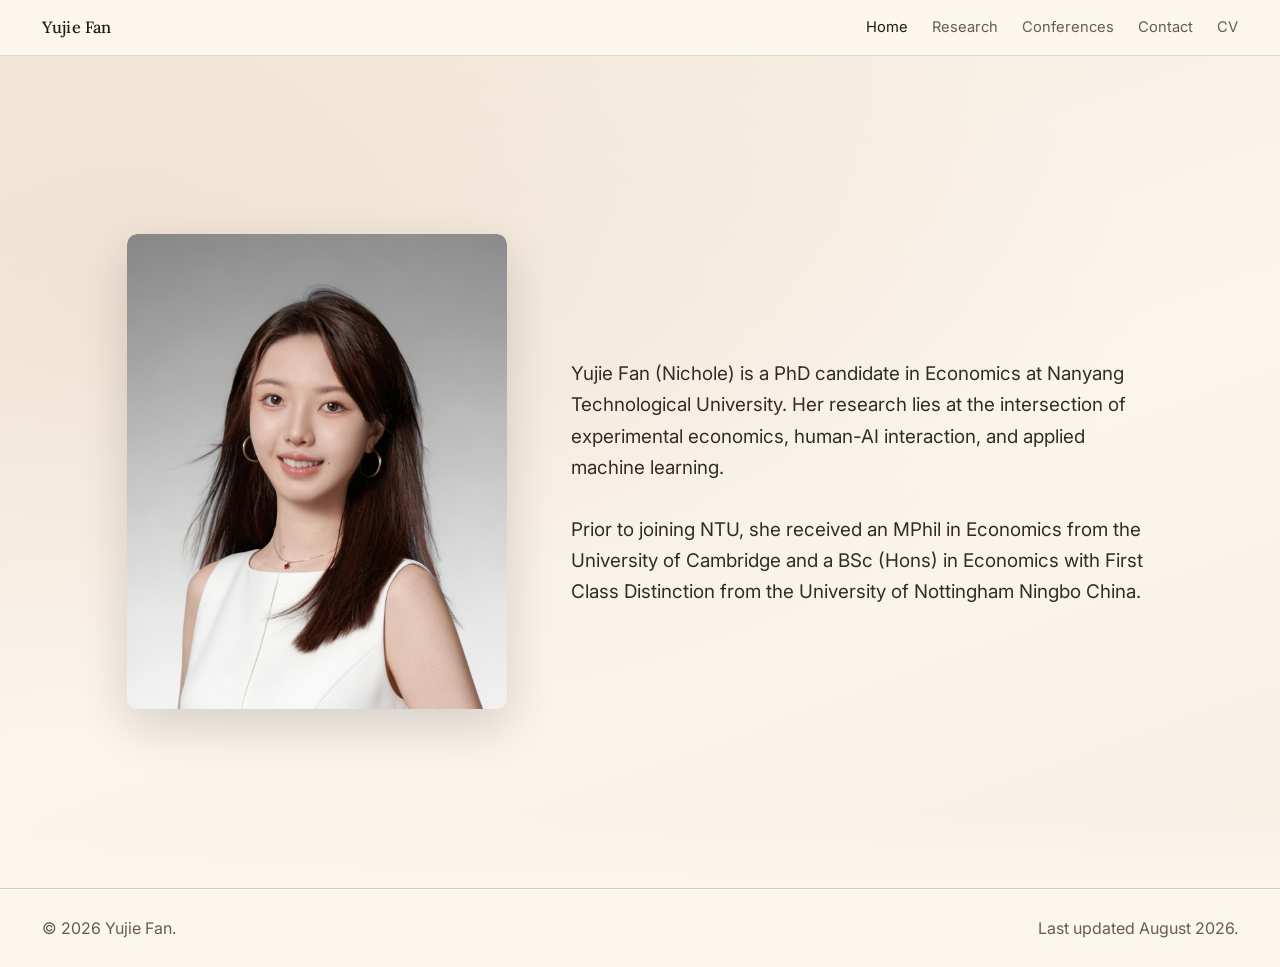
==== commit 2d06663d: "Drop supervisor mentions from the bio Claude-Session: https://claude.ai/code/session_01CQvBCjeoWiHT2" ====
--- a/index.html
+++ b/index.html
@@ -16,7 +16,7 @@
     <link rel="preconnect" href="https://fonts.googleapis.com">
     <link rel="preconnect" href="https://fonts.gstatic.com" crossorigin>
     <link href="https://fonts.googleapis.com/css2?family=Inter:wght@400;500;600;700&family=Lora:wght@500;600;700&display=swap" rel="stylesheet">
-    <link rel="stylesheet" href="styles.css?v=20260823s">
+    <link rel="stylesheet" href="styles.css?v=20260823u">
   </head>
   <body>
     <header class="site-header" aria-label="Site header">
@@ -48,7 +48,7 @@
         <div class="hero-inner">
           <div class="hero-content">
             <h1 class="sr-only" data-field="person.name">Yujie Fan (Nichole)</h1>
-            <p class="intro" data-rich-field="person.bioHtml">Yujie Fan (Nichole) is a PhD candidate in Economics at Nanyang Technological University, supervised by <a href="https://sites.google.com/site/wenjiemetrics/home" target="_blank" rel="noopener">Associate Professor Wang Wenjie</a> and co-supervised by <a href="https://eko-ntu.github.io/" target="_blank" rel="noopener">Professor Yohanes Eko Riyanto</a>. Her research lies at the intersection of experimental economics, human-AI interaction, and applied machine learning.<br><br>Prior to joining NTU, she received an MPhil in Economics from the University of Cambridge and a BSc (Hons) in Economics with First Class Distinction from the University of Nottingham Ningbo China.</p>
+            <p class="intro" data-rich-field="person.bioHtml">Yujie Fan (Nichole) is a PhD candidate in Economics at Nanyang Technological University. Her research lies at the intersection of experimental economics, human-AI interaction, and applied machine learning.<br><br>Prior to joining NTU, she received an MPhil in Economics from the University of Cambridge and a BSc (Hons) in Economics with First Class Distinction from the University of Nottingham Ningbo China.</p>
           </div>
           <figure class="hero-portrait">
             <img src="assets/yujie-fan-portrait.jpg" alt="Portrait of Yujie Fan">
@@ -62,6 +62,6 @@
       <span>Last updated August 2026.</span>
     </footer>
 
-    <script src="script.js?v=20260823s"></script>
+    <script src="script.js?v=20260823u"></script>
   </body>
 </html>
--- a/styles.css
+++ b/styles.css
@@ -267,46 +267,6 @@
   margin: 10px 0 0;
 }
 
-.abstract-details {
-  border-top: 1px solid rgba(220, 202, 184, 0.6);
-  margin-top: 12px;
-  padding-top: 10px;
-}
-
-.abstract-details summary {
-  color: var(--muted);
-  cursor: pointer;
-  font-size: 0.72rem;
-  font-weight: 600;
-  letter-spacing: 0.08em;
-  list-style: none;
-  text-transform: uppercase;
-  user-select: none;
-}
-
-.abstract-details summary::-webkit-details-marker {
-  display: none;
-}
-
-.abstract-details summary::after {
-  content: " +";
-  font-weight: 700;
-}
-
-.abstract-details[open] summary::after {
-  content: " −";
-}
-
-.abstract-details summary:hover {
-  color: var(--coffee);
-}
-
-.abstract-details p {
-  color: var(--muted);
-  margin: 10px 0 0;
-  max-width: none;
-}
-
 .research-section {
   max-width: 1180px;
 }
@@ -679,3 +639,52 @@
   gap: 10px;
   max-width: 420px;
 }
+
+/* The paper title itself is the disclosure control, so the marker sits at the
+   end of the title row rather than on a separate "Abstract" line. */
+.paper.has-abstract > summary {
+  cursor: pointer;
+  list-style: none;
+  padding-right: 22px;
+  position: relative;
+}
+
+.paper.has-abstract > summary::-webkit-details-marker {
+  display: none;
+}
+
+.paper.has-abstract > summary::after {
+  border-bottom: 1.5px solid var(--muted);
+  border-right: 1.5px solid var(--muted);
+  content: "";
+  height: 7px;
+  position: absolute;
+  right: 4px;
+  top: 6px;
+  transform: rotate(45deg);
+  transition: transform 0.18s ease, border-color 0.15s ease;
+  width: 7px;
+}
+
+.paper.has-abstract[open] > summary::after {
+  top: 9px;
+  transform: rotate(-135deg);
+}
+
+.paper.has-abstract > summary:hover h4 {
+  color: var(--coffee);
+}
+
+.paper.has-abstract > summary:hover::after {
+  border-bottom-color: var(--coffee);
+  border-right-color: var(--coffee);
+}
+
+.paper.has-abstract > summary h4 {
+  display: inline;
+}
+
+.abstract-body {
+  color: var(--muted);
+  margin: 12px 0 0;
+}
